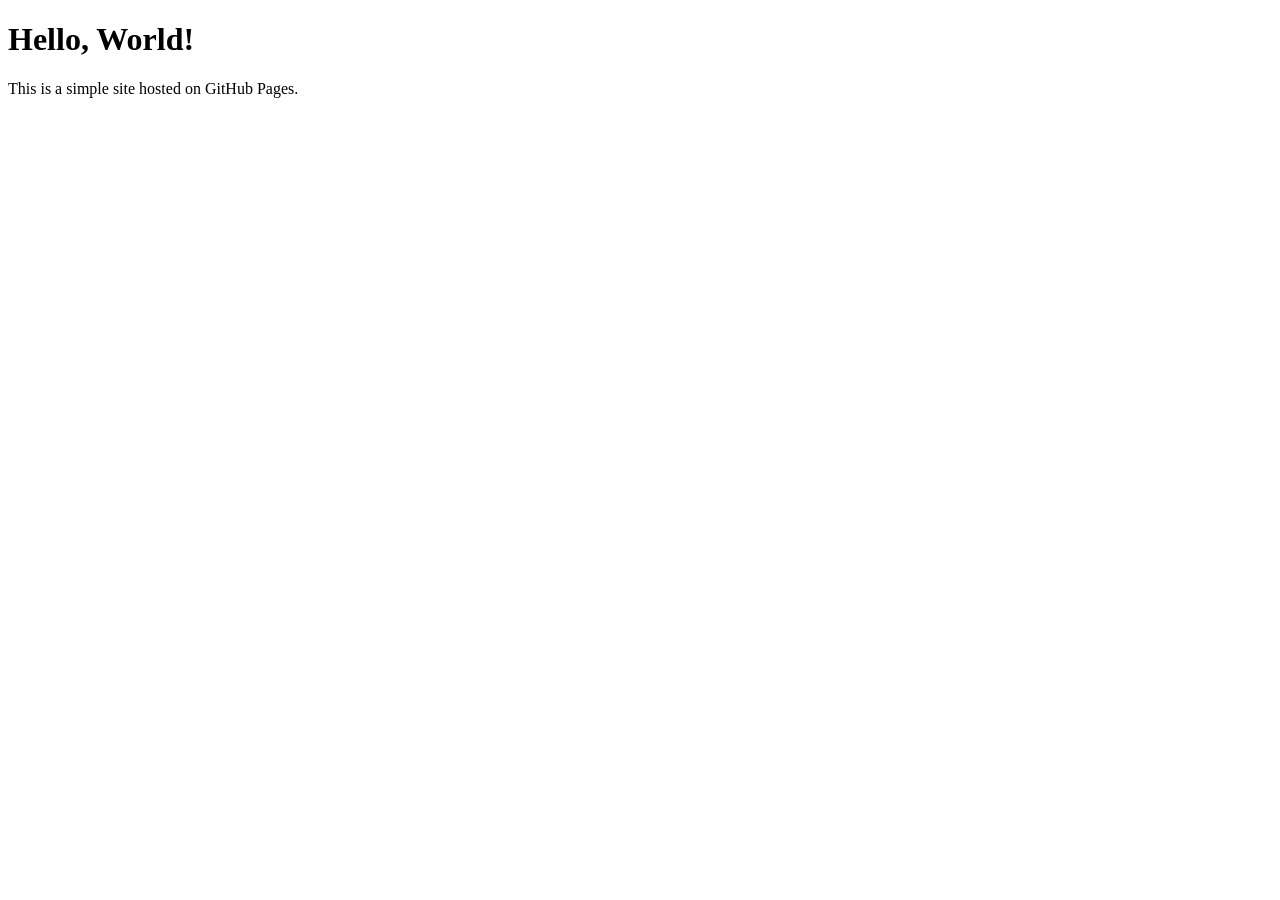
==== index.html @ 73aa4f28 "Add initial HTML structure for GitHub Page" ====
<!DOCTYPE html>
<html lang="en">
<head>
    <meta charset="UTF-8">
    <meta name="viewport" content="width=device-width, initial-scale=1.0">
    <title>My GitHub Page</title>
</head>
<body>
    <h1>Hello, World!</h1>
    <p>This is a simple site hosted on GitHub Pages.</p>
</body>
</html>
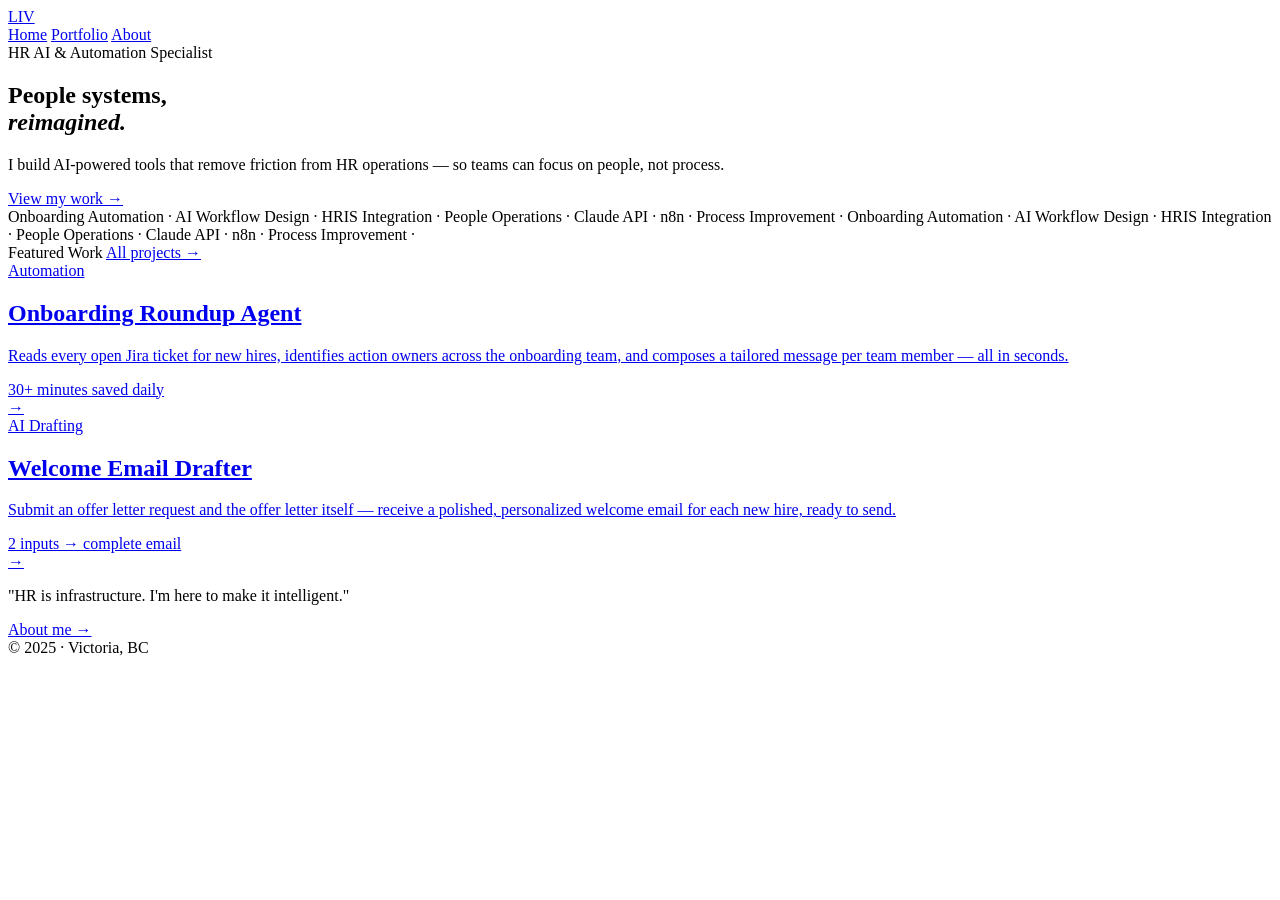
==== commit 86280b96: "Revamp index.html with new layout and content Updated the HTML structure and content for the GitHub " ====
--- a/index.html
+++ b/index.html
@@ -1,12 +1,127 @@
 <!DOCTYPE html>
 <html lang="en">
 <head>
-    <meta charset="UTF-8">
-    <meta name="viewport" content="width=device-width, initial-scale=1.0">
-    <title>My GitHub Page</title>
+  <meta charset="UTF-8" />
+  <meta name="viewport" content="width=device-width, initial-scale=1.0" />
+  <title>Liv — HR AI & Automation</title>
+  <link rel="preconnect" href="https://fonts.googleapis.com" />
+  <link rel="preconnect" href="https://fonts.gstatic.com" crossorigin />
+  <link href="https://fonts.googleapis.com/css2?family=DM+Serif+Display:ital@0;1&family=DM+Mono:wght@400;500&family=DM+Sans:ital,wght@0,300;0,400;0,500;1,300&display=swap" rel="stylesheet" />
+  <link rel="stylesheet" href="style.css" />
 </head>
 <body>
-    <h1>Hello, World!</h1>
-    <p>This is a simple site hosted on GitHub Pages.</p>
+
+  <!-- NAV -->
+  <nav class="nav">
+    <a href="index.html" class="nav-logo">LIV</a>
+    <div class="nav-links">
+      <a href="index.html" class="nav-link active">Home</a>
+      <a href="portfolio.html" class="nav-link">Portfolio</a>
+      <a href="about.html" class="nav-link">About</a>
+    </div>
+  </nav>
+
+  <!-- HERO -->
+  <section class="hero">
+    <div class="hero-label">HR AI & Automation Specialist</div>
+    <h1 class="hero-heading">
+      People systems,<br />
+      <em>reimagined.</em>
+    </h1>
+    <p class="hero-sub">
+      I build AI-powered tools that remove friction from HR operations —
+      so teams can focus on people, not process.
+    </p>
+    <a href="portfolio.html" class="btn-primary">View my work →</a>
+  </section>
+
+  <!-- MARQUEE STRIP -->
+  <div class="strip">
+    <div class="strip-inner">
+      <span>Onboarding Automation</span>
+      <span class="dot">·</span>
+      <span>AI Workflow Design</span>
+      <span class="dot">·</span>
+      <span>HRIS Integration</span>
+      <span class="dot">·</span>
+      <span>People Operations</span>
+      <span class="dot">·</span>
+      <span>Claude API</span>
+      <span class="dot">·</span>
+      <span>n8n</span>
+      <span class="dot">·</span>
+      <span>Process Improvement</span>
+      <span class="dot">·</span>
+      <span>Onboarding Automation</span>
+      <span class="dot">·</span>
+      <span>AI Workflow Design</span>
+      <span class="dot">·</span>
+      <span>HRIS Integration</span>
+      <span class="dot">·</span>
+      <span>People Operations</span>
+      <span class="dot">·</span>
+      <span>Claude API</span>
+      <span class="dot">·</span>
+      <span>n8n</span>
+      <span class="dot">·</span>
+      <span>Process Improvement</span>
+      <span class="dot">·</span>
+    </div>
+  </div>
+
+  <!-- FEATURED TOOLS -->
+  <section class="section">
+    <div class="section-header">
+      <span class="section-label">Featured Work</span>
+      <a href="portfolio.html" class="section-link">All projects →</a>
+    </div>
+
+    <div class="card-grid">
+
+      <a href="portfolio.html#onboarding-roundup" class="card">
+        <div class="card-tag">Automation</div>
+        <h2 class="card-title">Onboarding Roundup Agent</h2>
+        <p class="card-desc">
+          Reads every open Jira ticket for new hires, identifies action owners across the onboarding team, and composes a tailored message per team member — all in seconds.
+        </p>
+        <div class="card-stat">
+          <span class="stat-num">30+</span>
+          <span class="stat-label">minutes saved daily</span>
+        </div>
+        <div class="card-arrow">→</div>
+      </a>
+
+      <a href="portfolio.html#welcome-email" class="card">
+        <div class="card-tag">AI Drafting</div>
+        <h2 class="card-title">Welcome Email Drafter</h2>
+        <p class="card-desc">
+          Submit an offer letter request and the offer letter itself — receive a polished, personalized welcome email for each new hire, ready to send.
+        </p>
+        <div class="card-stat">
+          <span class="stat-num">2</span>
+          <span class="stat-label">inputs → complete email</span>
+        </div>
+        <div class="card-arrow">→</div>
+      </a>
+
+    </div>
+  </section>
+
+  <!-- ABOUT STRIP -->
+  <section class="about-strip">
+    <div class="about-strip-text">
+      <p class="about-strip-quote">
+        "HR is infrastructure. I'm here to make it intelligent."
+      </p>
+      <a href="about.html" class="btn-outline">About me →</a>
+    </div>
+  </section>
+
+  <footer class="footer">
+    <span>© 2025</span>
+    <span class="footer-dot">·</span>
+    <span>Victoria, BC</span>
+  </footer>
+
 </body>
 </html>
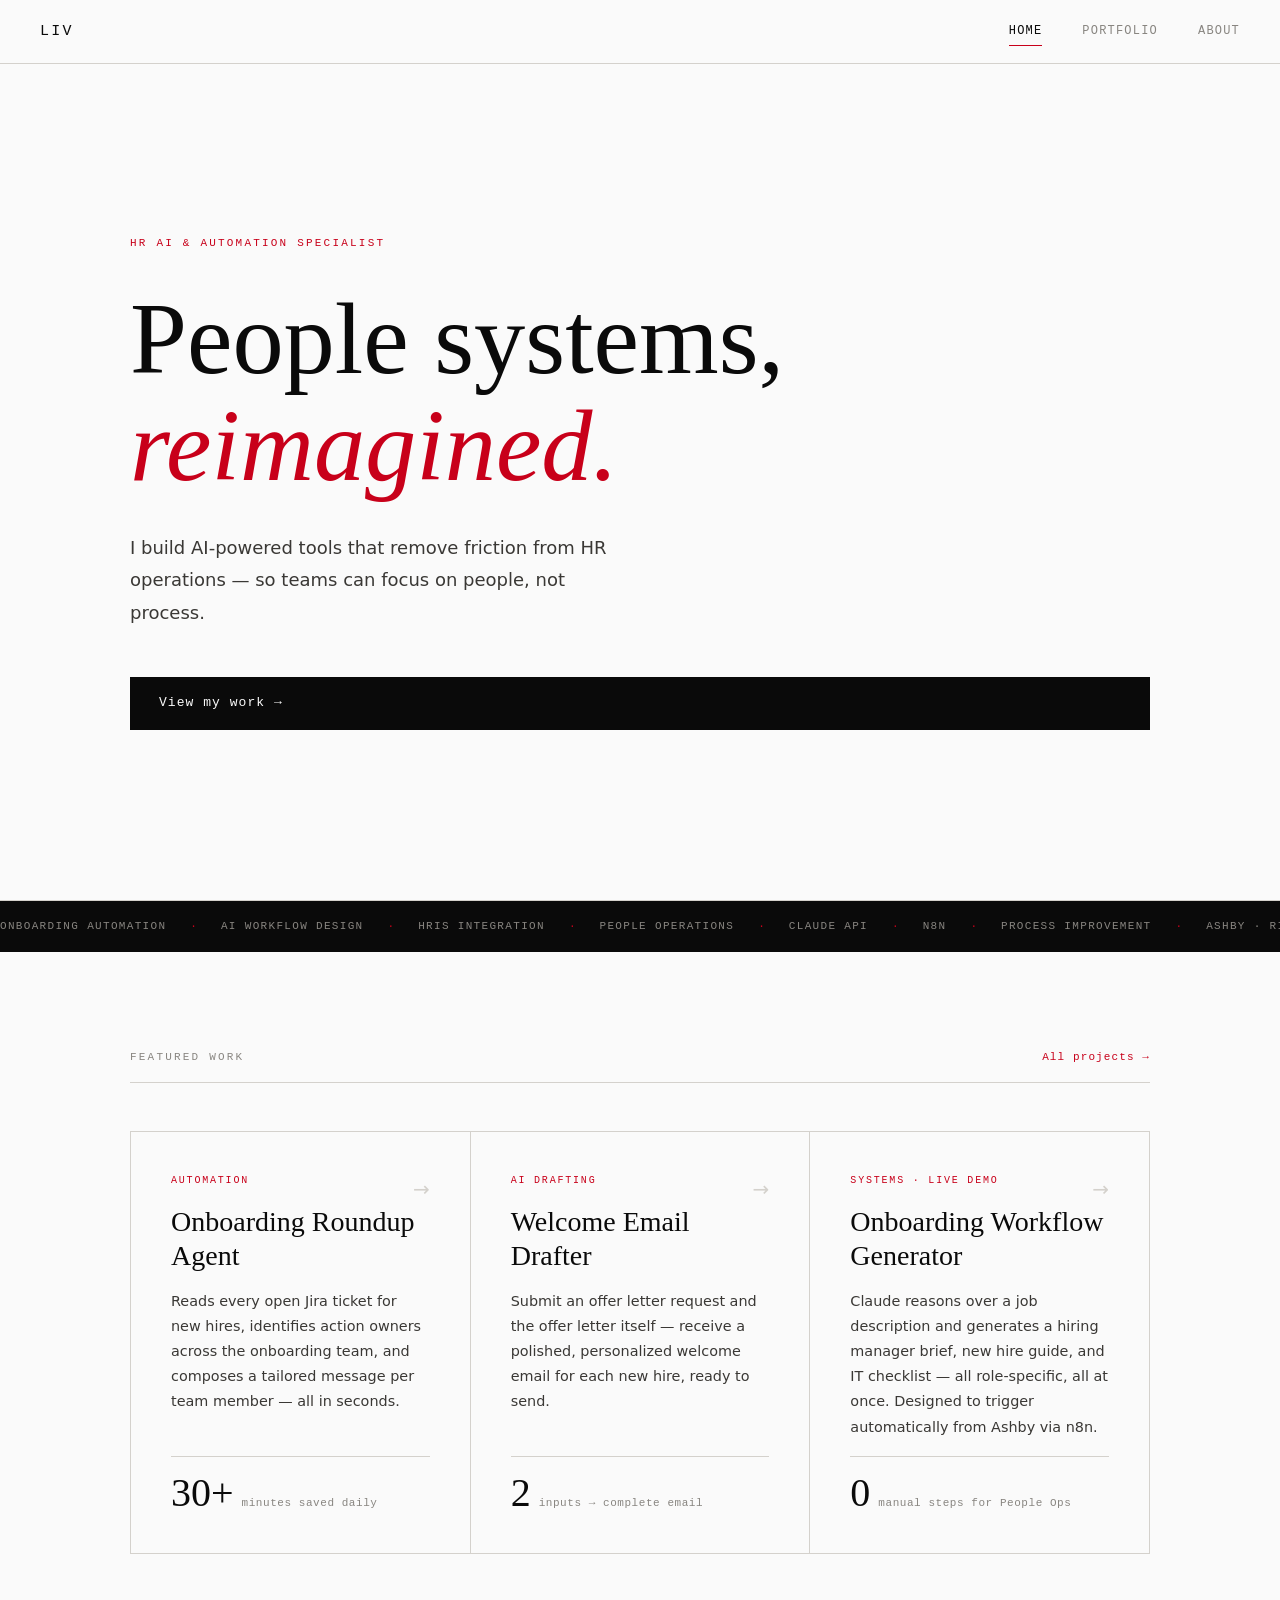
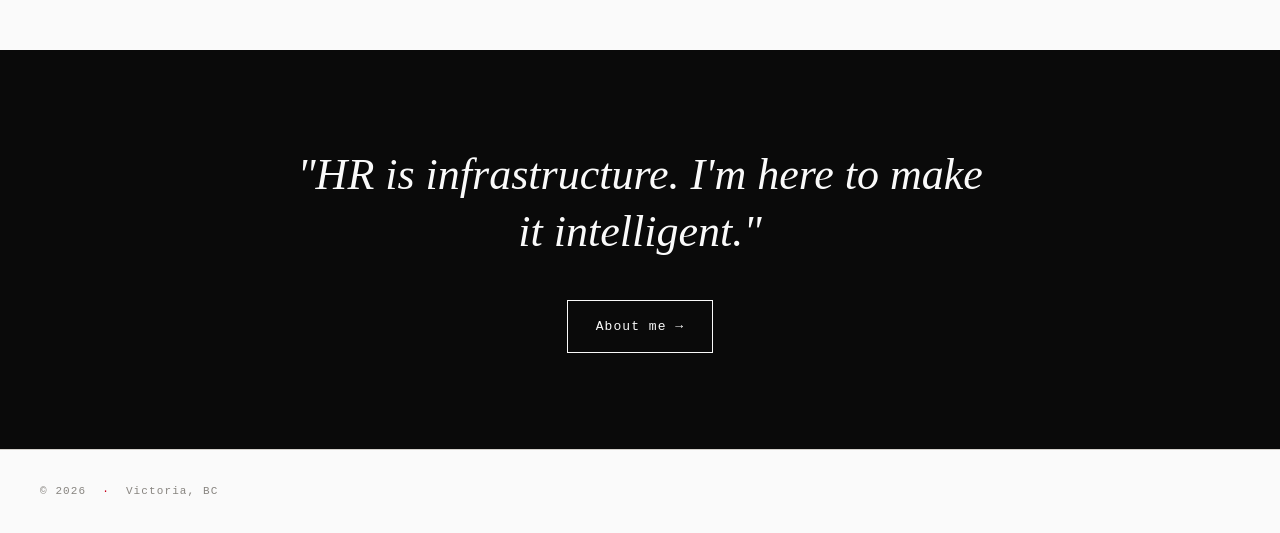
==== commit 25c13601: "Update onboarding tools and footer year" ====
--- a/index.html
+++ b/index.html
@@ -52,6 +52,8 @@
       <span class="dot">·</span>
       <span>Process Improvement</span>
       <span class="dot">·</span>
+      <span>Ashby · Rippling · Jira</span>
+      <span class="dot">·</span>
       <span>Onboarding Automation</span>
       <span class="dot">·</span>
       <span>AI Workflow Design</span>
@@ -65,6 +67,8 @@
       <span>n8n</span>
       <span class="dot">·</span>
       <span>Process Improvement</span>
+      <span class="dot">·</span>
+      <span>Ashby · Rippling · Jira</span>
       <span class="dot">·</span>
     </div>
   </div>
@@ -82,7 +86,8 @@
         <div class="card-tag">Automation</div>
         <h2 class="card-title">Onboarding Roundup Agent</h2>
         <p class="card-desc">
-          Reads every open Jira ticket for new hires, identifies action owners across the onboarding team, and composes a tailored message per team member — all in seconds.
+          Reads every open Jira ticket for new hires, identifies action owners across the onboarding team,
+          and composes a tailored message per team member — all in seconds.
         </p>
         <div class="card-stat">
           <span class="stat-num">30+</span>
@@ -95,11 +100,27 @@
         <div class="card-tag">AI Drafting</div>
         <h2 class="card-title">Welcome Email Drafter</h2>
         <p class="card-desc">
-          Submit an offer letter request and the offer letter itself — receive a polished, personalized welcome email for each new hire, ready to send.
+          Submit an offer letter request and the offer letter itself — receive a polished,
+          personalized welcome email for each new hire, ready to send.
         </p>
         <div class="card-stat">
           <span class="stat-num">2</span>
           <span class="stat-label">inputs → complete email</span>
+        </div>
+        <div class="card-arrow">→</div>
+      </a>
+
+      <a href="onboarding-generator.html" class="card">
+        <div class="card-tag">Systems · Live Demo</div>
+        <h2 class="card-title">Onboarding Workflow Generator</h2>
+        <p class="card-desc">
+          Claude reasons over a job description and generates a hiring manager brief,
+          new hire guide, and IT checklist — all role-specific, all at once.
+          Designed to trigger automatically from Ashby via n8n.
+        </p>
+        <div class="card-stat">
+          <span class="stat-num">0</span>
+          <span class="stat-label">manual steps for People Ops</span>
         </div>
         <div class="card-arrow">→</div>
       </a>
@@ -118,7 +139,7 @@
   </section>
 
   <footer class="footer">
-    <span>© 2025</span>
+    <span>© 2026</span>
     <span class="footer-dot">·</span>
     <span>Victoria, BC</span>
   </footer>
--- a/style.css
+++ b/style.css
@@ -0,0 +1,716 @@
+/* =============================================
+   RESET & BASE
+   ============================================= */
+
+*, *::before, *::after {
+  box-sizing: border-box;
+  margin: 0;
+  padding: 0;
+}
+
+:root {
+  --black: #0a0a0a;
+  --white: #fafafa;
+  --red: #c8001a;
+  --red-dim: #8a0012;
+  --gray-100: #f2f0ed;
+  --gray-300: #d4d1cc;
+  --gray-500: #888580;
+  --gray-700: #3a3835;
+  --off-white: #f7f5f2;
+  --font-serif: 'DM Serif Display', Georgia, serif;
+  --font-sans: 'DM Sans', system-ui, sans-serif;
+  --font-mono: 'DM Mono', monospace;
+  --max-width: 1100px;
+  --nav-height: 64px;
+}
+
+html {
+  font-size: 16px;
+  scroll-behavior: smooth;
+}
+
+body {
+  background: var(--white);
+  color: var(--black);
+  font-family: var(--font-sans);
+  font-weight: 300;
+  line-height: 1.7;
+  -webkit-font-smoothing: antialiased;
+}
+
+a {
+  color: inherit;
+  text-decoration: none;
+  -webkit-tap-highlight-color: transparent;
+}
+
+a:link,
+a:visited,
+a:hover,
+a:active {
+  color: inherit;
+  text-decoration: none;
+}
+
+/* =============================================
+   NAVIGATION
+   ============================================= */
+
+.nav {
+  position: fixed;
+  top: 0;
+  left: 0;
+  right: 0;
+  z-index: 100;
+  height: var(--nav-height);
+  background: var(--white);
+  border-bottom: 1px solid var(--gray-300);
+  display: flex;
+  align-items: center;
+  justify-content: space-between;
+  padding: 0 2.5rem;
+}
+
+.nav-logo {
+  font-family: var(--font-mono);
+  font-weight: 500;
+  font-size: 15px;
+  letter-spacing: 0.15em;
+  color: var(--black);
+  transition: color 0.2s;
+}
+
+.nav-logo:hover {
+  color: var(--red);
+}
+
+.nav-links {
+  display: flex;
+  gap: 2.5rem;
+}
+
+.nav-link,
+.nav-link:link,
+.nav-link:visited {
+  font-family: var(--font-mono);
+  font-size: 12px;
+  font-weight: 400;
+  letter-spacing: 0.1em;
+  text-transform: uppercase;
+  color: var(--gray-500);
+  transition: color 0.2s;
+  position: relative;
+}
+
+.nav-link:hover,
+.nav-link.active {
+  color: var(--black);
+}
+
+.nav-link.active::after {
+  content: '';
+  position: absolute;
+  bottom: -4px;
+  left: 0;
+  right: 0;
+  height: 1px;
+  background: var(--red);
+}
+
+/* =============================================
+   HERO (HOME)
+   ============================================= */
+
+.hero {
+  min-height: 100vh;
+  display: flex;
+  flex-direction: column;
+  justify-content: center;
+  padding: calc(var(--nav-height) + 4rem) 2.5rem 4rem;
+  max-width: var(--max-width);
+  margin: 0 auto;
+}
+
+.hero-label {
+  font-family: var(--font-mono);
+  font-size: 11px;
+  letter-spacing: 0.2em;
+  text-transform: uppercase;
+  color: var(--red);
+  margin-bottom: 2rem;
+}
+
+.hero-heading {
+  font-family: var(--font-serif);
+  font-size: clamp(3.5rem, 8vw, 7rem);
+  font-weight: 400;
+  line-height: 1.05;
+  color: var(--black);
+  margin-bottom: 2rem;
+}
+
+.hero-heading em {
+  font-style: italic;
+  color: var(--red);
+}
+
+.hero-sub {
+  font-size: 1.125rem;
+  font-weight: 300;
+  color: var(--gray-700);
+  max-width: 44ch;
+  margin-bottom: 3rem;
+  line-height: 1.8;
+}
+
+/* =============================================
+   BUTTONS
+   ============================================= */
+
+.btn-primary,
+.btn-primary:link,
+.btn-primary:visited {
+  display: inline-block;
+  font-family: var(--font-mono);
+  font-size: 13px;
+  letter-spacing: 0.08em;
+  color: var(--white);
+  background: var(--black);
+  padding: 0.9rem 1.75rem;
+  border: 1px solid var(--black);
+  transition: background 0.2s, color 0.2s;
+}
+
+.btn-primary:hover {
+  background: var(--red);
+  border-color: var(--red);
+  color: var(--white);
+}
+
+.btn-outline,
+.btn-outline:link,
+.btn-outline:visited {
+  display: inline-block;
+  font-family: var(--font-mono);
+  font-size: 13px;
+  letter-spacing: 0.08em;
+  color: var(--white);
+  background: transparent;
+  padding: 0.9rem 1.75rem;
+  border: 1px solid var(--white);
+  transition: background 0.2s, color 0.2s;
+}
+
+.btn-outline:hover {
+  background: var(--white);
+  color: var(--black);
+}
+
+/* =============================================
+   STRIP / MARQUEE
+   ============================================= */
+
+.strip {
+  background: var(--black);
+  overflow: hidden;
+  padding: 1rem 0;
+  border-top: 1px solid var(--gray-300);
+}
+
+.strip-inner {
+  display: flex;
+  gap: 1.5rem;
+  white-space: nowrap;
+  animation: marquee 30s linear infinite;
+  width: max-content;
+}
+
+.strip-inner span {
+  font-family: var(--font-mono);
+  font-size: 11px;
+  letter-spacing: 0.12em;
+  text-transform: uppercase;
+  color: var(--gray-500);
+}
+
+.strip-inner .dot {
+  color: var(--red);
+  letter-spacing: 0;
+}
+
+@keyframes marquee {
+  from { transform: translateX(0); }
+  to { transform: translateX(-50%); }
+}
+
+/* =============================================
+   SECTION (FEATURED WORK)
+   ============================================= */
+
+.section {
+  max-width: var(--max-width);
+  margin: 0 auto;
+  padding: 6rem 2.5rem;
+}
+
+.section-header {
+  display: flex;
+  align-items: baseline;
+  justify-content: space-between;
+  margin-bottom: 3rem;
+  border-bottom: 1px solid var(--gray-300);
+  padding-bottom: 1rem;
+}
+
+.section-label {
+  font-family: var(--font-mono);
+  font-size: 11px;
+  letter-spacing: 0.2em;
+  text-transform: uppercase;
+  color: var(--gray-500);
+}
+
+.section-link,
+.section-link:link,
+.section-link:visited {
+  font-family: var(--font-mono);
+  font-size: 11px;
+  letter-spacing: 0.1em;
+  color: var(--red);
+  transition: opacity 0.2s;
+}
+
+.section-link:hover {
+  opacity: 0.7;
+}
+
+/* =============================================
+   CARD GRID
+   ============================================= */
+
+.card-grid {
+  display: grid;
+  grid-template-columns: repeat(auto-fit, minmax(320px, 1fr));
+  gap: 1px;
+  background: var(--gray-300);
+  border: 1px solid var(--gray-300);
+}
+
+.card,
+.card:link,
+.card:visited {
+  background: var(--white);
+  color: var(--black);
+  padding: 2.5rem;
+  display: flex;
+  flex-direction: column;
+  gap: 1rem;
+  transition: background 0.2s;
+  position: relative;
+}
+
+.card:hover {
+  background: var(--off-white);
+}
+
+.card-tag {
+  font-family: var(--font-mono);
+  font-size: 10px;
+  letter-spacing: 0.18em;
+  text-transform: uppercase;
+  color: var(--red);
+}
+
+.card-title {
+  font-family: var(--font-serif);
+  font-size: 1.75rem;
+  font-weight: 400;
+  line-height: 1.2;
+  color: var(--black);
+}
+
+.card-desc {
+  font-size: 0.9rem;
+  color: var(--gray-700);
+  line-height: 1.75;
+  flex: 1;
+}
+
+.card-stat {
+  display: flex;
+  align-items: baseline;
+  gap: 0.5rem;
+  border-top: 1px solid var(--gray-300);
+  padding-top: 1rem;
+  margin-top: auto;
+}
+
+.stat-num {
+  font-family: var(--font-serif);
+  font-size: 2.5rem;
+  color: var(--black);
+  line-height: 1;
+}
+
+.stat-label {
+  font-family: var(--font-mono);
+  font-size: 11px;
+  color: var(--gray-500);
+  letter-spacing: 0.05em;
+}
+
+.card-arrow {
+  position: absolute;
+  top: 2.5rem;
+  right: 2.5rem;
+  font-size: 1.25rem;
+  color: var(--gray-300);
+  transition: color 0.2s, transform 0.2s;
+}
+
+.card:hover .card-arrow {
+  color: var(--red);
+  transform: translate(3px, -3px);
+}
+
+/* =============================================
+   ABOUT STRIP
+   ============================================= */
+
+.about-strip {
+  background: var(--black);
+  padding: 6rem 2.5rem;
+  text-align: center;
+}
+
+.about-strip-text {
+  max-width: 700px;
+  margin: 0 auto;
+  display: flex;
+  flex-direction: column;
+  align-items: center;
+  gap: 2.5rem;
+}
+
+.about-strip-quote {
+  font-family: var(--font-serif);
+  font-size: clamp(1.75rem, 4vw, 2.75rem);
+  font-style: italic;
+  color: var(--white);
+  line-height: 1.3;
+}
+
+/* =============================================
+   PAGE HERO (PORTFOLIO / ABOUT)
+   ============================================= */
+
+.page-hero {
+  padding: calc(var(--nav-height) + 5rem) 2.5rem 4rem;
+  max-width: var(--max-width);
+  margin: 0 auto;
+  border-bottom: 1px solid var(--gray-300);
+}
+
+.page-heading {
+  font-family: var(--font-serif);
+  font-size: clamp(2.5rem, 6vw, 5rem);
+  font-weight: 400;
+  line-height: 1.1;
+  color: var(--black);
+  margin: 1.5rem 0 1.5rem;
+}
+
+.page-heading em {
+  font-style: italic;
+  color: var(--red);
+}
+
+.page-sub {
+  font-size: 1rem;
+  color: var(--gray-700);
+  max-width: 50ch;
+  font-weight: 300;
+}
+
+/* =============================================
+   PROJECT ENTRIES
+   ============================================= */
+
+.project {
+  max-width: var(--max-width);
+  margin: 0 auto;
+  padding: 5rem 2.5rem;
+  display: grid;
+  grid-template-columns: 180px 1fr;
+  gap: 4rem;
+}
+
+.project.coming-soon {
+  opacity: 0.5;
+}
+
+.project-meta {
+  display: flex;
+  flex-direction: column;
+  gap: 0.75rem;
+  padding-top: 0.5rem;
+}
+
+.project-num {
+  font-family: var(--font-mono);
+  font-size: 2rem;
+  font-weight: 400;
+  color: var(--gray-300);
+  line-height: 1;
+}
+
+.project-tag {
+  font-family: var(--font-mono);
+  font-size: 10px;
+  letter-spacing: 0.12em;
+  text-transform: uppercase;
+  color: var(--gray-500);
+  line-height: 1.8;
+}
+
+.project-body {
+  display: flex;
+  flex-direction: column;
+  gap: 1.25rem;
+}
+
+.project-title {
+  font-family: var(--font-serif);
+  font-size: clamp(1.75rem, 3.5vw, 2.75rem);
+  font-weight: 400;
+  line-height: 1.15;
+  color: var(--black);
+}
+
+.project-desc {
+  font-size: 0.95rem;
+  color: var(--gray-700);
+  line-height: 1.8;
+  max-width: 65ch;
+}
+
+.project-stats {
+  display: flex;
+  gap: 3rem;
+  padding: 1.5rem 0;
+  border-top: 1px solid var(--gray-300);
+  border-bottom: 1px solid var(--gray-300);
+  margin: 0.5rem 0;
+}
+
+.project-stat {
+  display: flex;
+  flex-direction: column;
+  gap: 0.25rem;
+}
+
+.project-tech {
+  display: flex;
+  flex-wrap: wrap;
+  gap: 0.5rem;
+  margin-top: 0.5rem;
+}
+
+.tech-pill {
+  font-family: var(--font-mono);
+  font-size: 10px;
+  letter-spacing: 0.1em;
+  text-transform: uppercase;
+  color: var(--gray-700);
+  border: 1px solid var(--gray-300);
+  padding: 0.3rem 0.75rem;
+}
+
+.divider {
+  max-width: var(--max-width);
+  margin: 0 auto;
+  height: 1px;
+  background: var(--gray-300);
+  width: calc(100% - 5rem);
+}
+
+/* =============================================
+   ABOUT PAGE
+   ============================================= */
+
+.about-content {
+  max-width: var(--max-width);
+  margin: 0 auto;
+  padding: 5rem 2.5rem;
+}
+
+.about-block {
+  padding: 3rem 0;
+}
+
+.about-divider {
+  height: 1px;
+  background: var(--gray-300);
+}
+
+.about-text {
+  font-size: 1rem;
+  color: var(--gray-700);
+  line-height: 1.85;
+  max-width: 60ch;
+  margin-bottom: 1.25rem;
+  font-weight: 300;
+}
+
+.about-text:last-child {
+  margin-bottom: 0;
+}
+
+.about-section-title {
+  font-family: var(--font-mono);
+  font-size: 11px;
+  letter-spacing: 0.2em;
+  text-transform: uppercase;
+  color: var(--red);
+  margin-bottom: 1.5rem;
+  font-weight: 500;
+}
+
+.about-skills {
+  display: grid;
+  grid-template-columns: repeat(auto-fit, minmax(200px, 1fr));
+  gap: 3rem;
+  margin-top: 0.5rem;
+}
+
+.skill-heading {
+  font-family: var(--font-mono);
+  font-size: 11px;
+  letter-spacing: 0.12em;
+  text-transform: uppercase;
+  color: var(--black);
+  font-weight: 500;
+  margin-bottom: 1rem;
+}
+
+.skill-list {
+  list-style: none;
+  display: flex;
+  flex-direction: column;
+  gap: 0.5rem;
+}
+
+.skill-list li {
+  font-size: 0.875rem;
+  color: var(--gray-700);
+  font-weight: 300;
+  padding-left: 1rem;
+  position: relative;
+}
+
+.skill-list li::before {
+  content: '—';
+  position: absolute;
+  left: 0;
+  color: var(--red);
+  font-size: 0.75rem;
+}
+
+.about-location {
+  padding-bottom: 1rem;
+}
+
+.location-text {
+  font-family: var(--font-serif);
+  font-size: 1.75rem;
+  color: var(--black);
+  font-weight: 400;
+  margin-top: 0.75rem;
+  margin-bottom: 0;
+}
+
+/* =============================================
+   FOOTER
+   ============================================= */
+
+.footer {
+  border-top: 1px solid var(--gray-300);
+  padding: 2rem 2.5rem;
+  display: flex;
+  align-items: center;
+  gap: 1rem;
+  font-family: var(--font-mono);
+  font-size: 11px;
+  letter-spacing: 0.1em;
+  color: var(--gray-500);
+}
+
+.footer-dot {
+  color: var(--red);
+}
+
+/* =============================================
+   RESPONSIVE
+   ============================================= */
+
+@media (max-width: 768px) {
+  .nav {
+    padding: 0 1.25rem;
+  }
+
+  .nav-links {
+    gap: 1.5rem;
+  }
+
+  .hero,
+  .section,
+  .page-hero,
+  .about-content {
+    padding-left: 1.25rem;
+    padding-right: 1.25rem;
+  }
+
+  .project {
+    grid-template-columns: 1fr;
+    gap: 1.5rem;
+    padding: 3rem 1.25rem;
+  }
+
+  .project-meta {
+    flex-direction: row;
+    align-items: baseline;
+    gap: 1rem;
+  }
+
+  .project-num {
+    font-size: 1.25rem;
+  }
+
+  .project-stats {
+    flex-wrap: wrap;
+    gap: 1.5rem;
+  }
+
+  .about-strip {
+    padding: 4rem 1.25rem;
+  }
+
+  .divider {
+    width: calc(100% - 2.5rem);
+  }
+
+  .footer {
+    padding: 1.5rem 1.25rem;
+  }
+}
+
+@media (max-width: 480px) {
+  .hero-heading {
+    font-size: 2.75rem;
+  }
+
+  .card-grid {
+    grid-template-columns: 1fr;
+  }
+}
